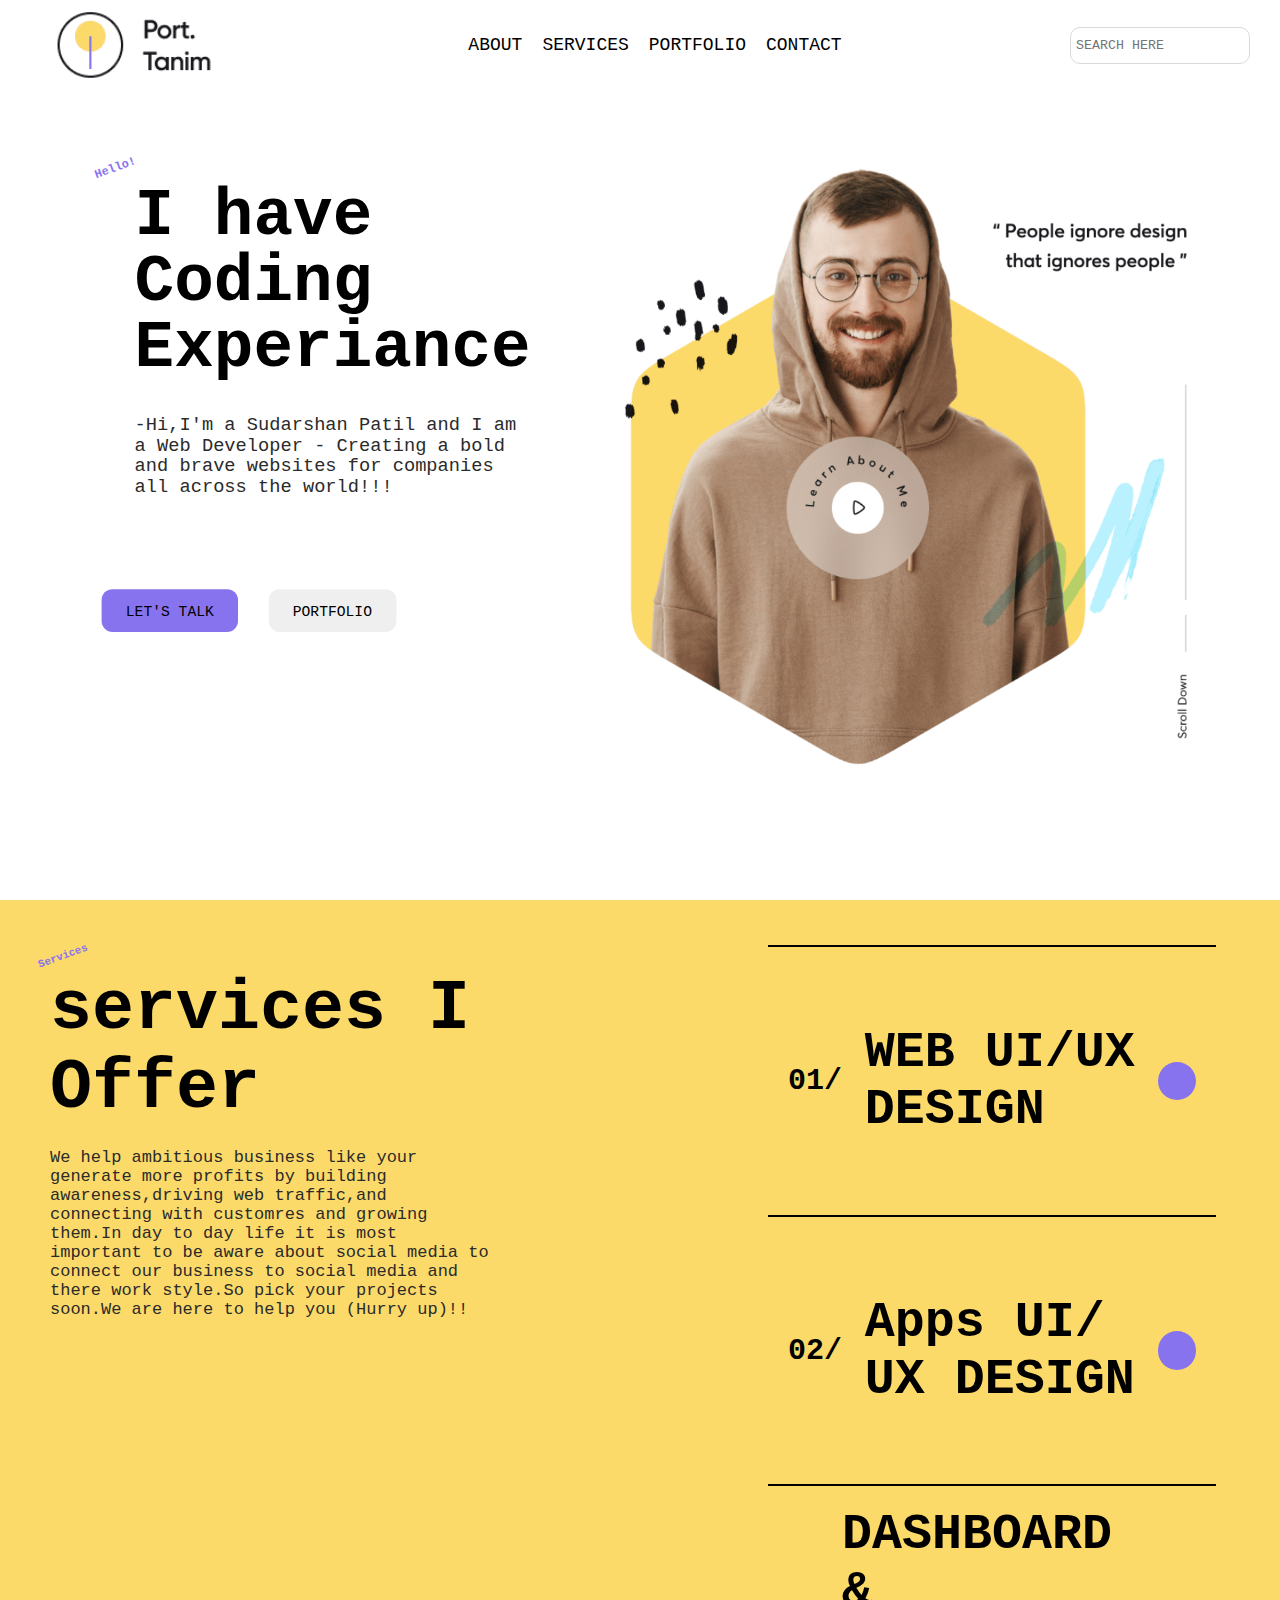
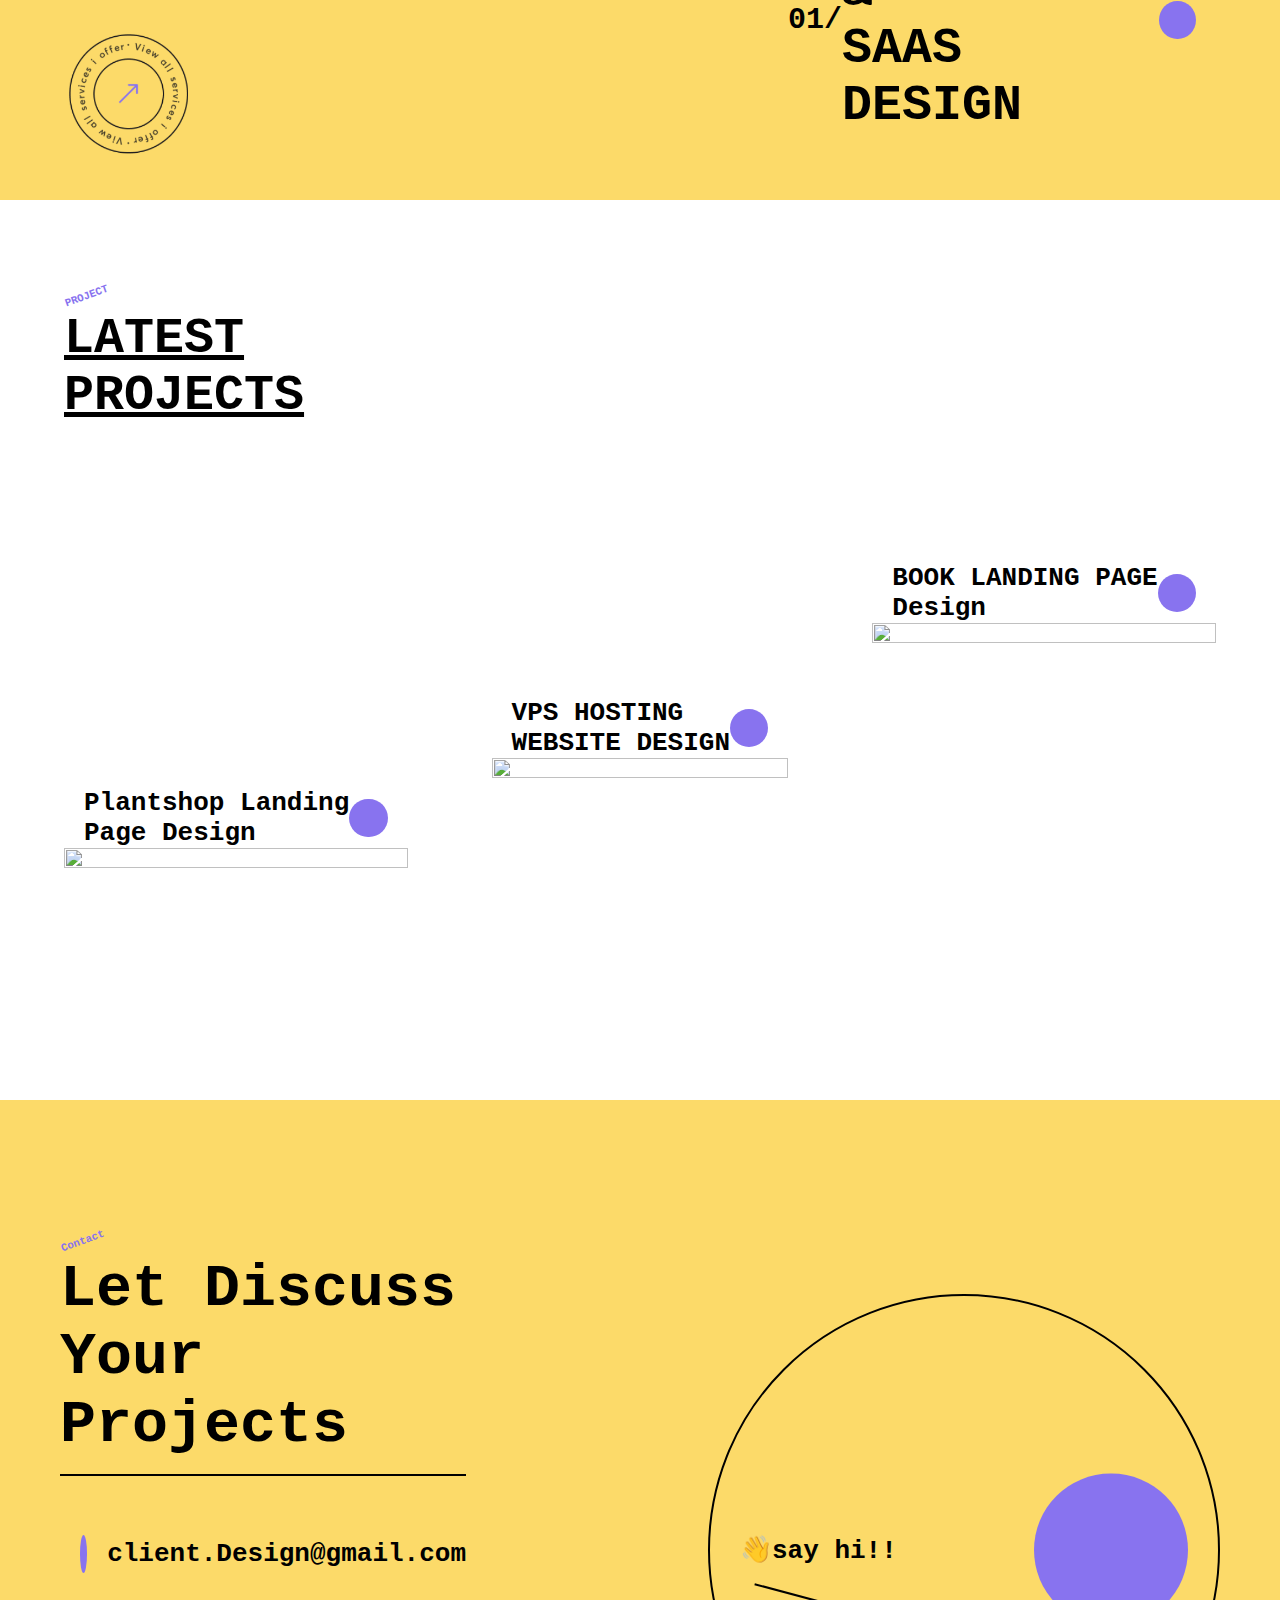
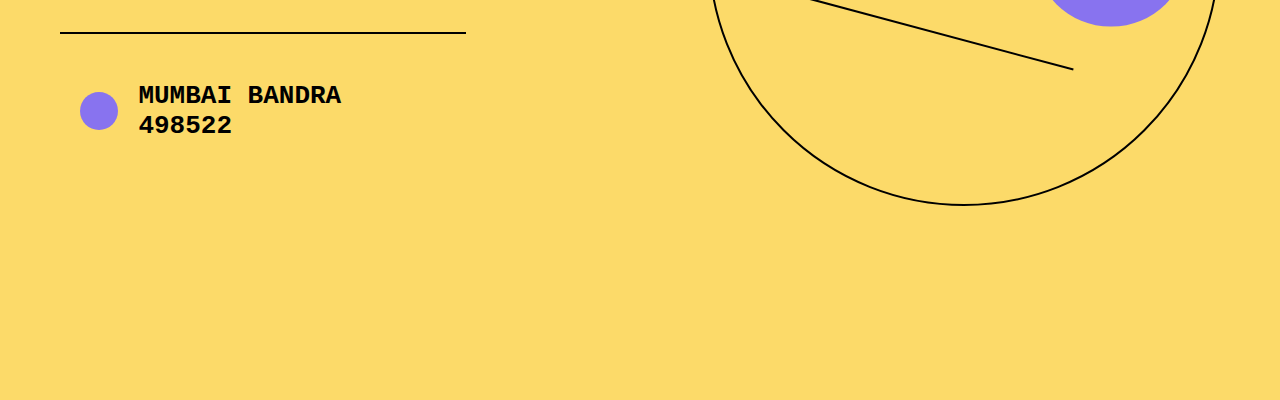
==== task2/index.html @ a5be58d2 "task 2 complete" ====
<!DOCTYPE html>
<html lang="en">
<head>
    <meta charset="UTF-8">
    <meta name="viewport" content="width=device-width, initial-scale=1.0">
    <title>PORTFOLIO CODSOFT</title>
    <link rel="stylesheet" href="style.css">
    <link href="https://cdn.jsdelivr.net/npm/remixicon@3.2.0/fonts/remixicon.css" rel="stylesheet">
</head>
<body>
    <div id="main">
        <div id="page">
            <div id="nav">
                <img src="./nav.png" alt="">
                <div id="center-nav">
                    <a href="#">ABOUT</a>
                    <a href="#">SERVICES</a>
                    <a href="#">PORTFOLIO</a>
                    <a href="#">CONTACT</a>
                </div>
                <input type="text" placeholder="search here">
            </div>
            <img src="./img.png" alt="">
            <div id="text">
                <h5>Hello!</h5>
                <h1>I have<br>Coding<br>Experiance</h1>
                <h4>-Hi,I'm a Sudarshan Patil and I am a Web Developer - Creating a bold and brave websites for companies all across the world!!!</h4>
                <div id="buttons">
                    <button id="b1" >LET'S TALK <i class="ri-telegram-line"></i></button>
                    <button id="b2" >PORTFOLIO <i class="ri-arrow-right-up-line"></i></button>
                </div>
            </div>
        </div>
        <div id="page1">
            <img src="./stamp.png" alt="">
            <div id="right">
                <div id="text1">
                    <h5>Services</h5>
                    <h1>services I <br>Offer</h1>
                    <h4>We help ambitious business like your generate more profits by building awareness,driving web traffic,and connecting with customres and growing them.In day to day life it is most important to be aware about social media to connect our business to social media and there work style.So pick your projects soon.We are here to help you (Hurry up)!!</h4>
                </div>
            </div>
            <div id="left">
                <div class="box">
                    <h4>01/</h4>
                    <h1>WEB UI/UX <br>DESIGN</h1>
                    <div class="circle"><i class="ri-arrow-right-up-line"></i></div>
    
                </div>
                <div class="box">
                    <h4>02/</h4>
                    <h1>Apps UI/ <br>UX DESIGN</h1>
                    <div class="circle"><i class="ri-arrow-right-up-line"></i></div>
                </div>
                <div class="box">
                    <h4>01/</h4>
                    <h1>DASHBOARD &<br> SAAS DESIGN</h1>
                    <div class="circle"><i class="ri-arrow-right-up-line"></i></div>
                </div>


            </div>
        </div>
        <div id="page2">
            <div id="text4">
                <h5>PROJECT</h5>
                <h1><u>LATEST</u> <br><u>PROJECTS</u></h1>
            </div>
            <div id="project">
            <div class="project p1">
                <div id="text3">
                    <h1>Plantshop Landing <br>Page Design</h1>
                    <div class="circle"><i class="ri-arrow-right-up-line"></i></div>
                </div>
                <div id="image">
                    <img src="https://images.unsplash.com/photo-1483058712412-4245e9b90334?ixlib=rb-4.0.3&ixid=MnwxMjA3fDB8MHxwaG90by1wYWdlfHx8fGVufDB8fHx8&auto=format&fit=crop&w=1170&q=80" alt="">
                </div>
            </div>
            <div class="project p2">
                <div id="text3">
                    <h1>VPS HOSTING <br>WEBSITE DESIGN </h1>
                    <div class="circle"><i class="ri-arrow-right-up-line"></i></div>
                </div>
                <div id="image">
                    <img src="https://images.unsplash.com/photo-1454165804606-c3d57bc86b40?ixlib=rb-4.0.3&ixid=MnwxMjA3fDB8MHxwaG90by1wYWdlfHx8fGVufDB8fHx8&auto=format&fit=crop&w=1170&q=80" alt="">
                </div>
            </div>
            <div class="project p3">
                <div id="text3">
                    <h1>BOOK LANDING PAGE <br>Design</h1>
                    <div class="circle"><i class="ri-arrow-right-up-line"></i></div>
                </div>
                <div id="image">
                    <img src="https://images.unsplash.com/photo-1516321318423-f06f85e504b3?ixlib=rb-4.0.3&ixid=MnwxMjA3fDB8MHxwaG90by1wYWdlfHx8fGVufDB8fHx8&auto=format&fit=crop&w=2070&q=80" alt="">
                </div>
            </div>

        </div>
    </div>
    <div id="page3">
        <div id="left1">
            <div id="text5">
                <h5>Contact</h5>
                <h1>Let Discuss<br>Your Projects</h1>

            </div>
            <div id="info">
            <div class="infos">
                <div class="circle i1"><i class="ri-message-2-line"></i></div>
                <h1>client.Design@gmail.com</h1>
            </div>
            <div class="infos">
                <div class="circle i1"><i class="ri-map-pin-4-line"></i></div>
                <h1>MUMBAI BANDRA <br> 498522 </h1>
            </div>
        </div>
    </div>
    <div id="right1">
        <div class="line l1">
            <h1>👋say hi!!</h1>
            <div class="circle c1"><i class="ri-arrow-right-up-line"></i></div>
        </div>
        <div class="line l2"></div>
    </div>
  </div>
</div>
</body>
</html>
---- task2/style.css ----
*{
    margin: 0%;
    padding: 0%;
    box-sizing: border-box;
    font-family: monospace;
}
html,body{
    height: 100%;
    width: 100%;
}
#main{
    position:relative;
    overflow: hidden;
}
#page{
    position: relative;
    height: 100vh;
    width: 100vw;
    background-color: #fff;
}
#page>img{
    position: absolute;
    right: 5%;
    top: 52%;
    transform: translateY(-50%);
    width: 50%;
}
#page>#nav{
    display: flex;
    align-items:center ;
    justify-content: space-between;
    padding: 0px 30px;
    position: absolute;
    z-index: 9;
    height: 10%;
    width: 100%;
}

#center-nav{
    display: flex;
    gap: 20px;
}
#center-nav>a{
    text-decoration: none;
    color: #000;
    font-weight: 500;
    font-size: 18px;
}
#nav>input{
    padding: 10px 5px;
    border-radius: 10px;
    border: 1px solid #dadada;
    text-transform: uppercase ;
}
#text{
    padding: 30px 50px;
    position: relative;
    top: 18%;
    left: 8%;
    height: 75%;
    width: 35%;
    scale: 1.1;
}
#text>h1{
    font-size: 60px;
    line-height: 1;
    margin-top: 20px;
}

#text>h4{
    margin-top: 30px;
    color: #2b2b2b;
    font-size: 17px;
    font-weight: 500;
}
#text>h5{
    color: #8873EF;
    transform: rotate(-20deg);
    position: absolute;
    left: 3%;
}
#buttons{
    position: absolute;
    left: 0%;
    bottom: 18%;
    height: 20%;
    width: 100%;
}
#buttons>button{
    padding: 10px 22px;
    border-radius: 10px;
    border: none;
    font-weight: 500;
}
#buttons>button>i{
    font-size: 17px;
}
#buttons>#b1{
    margin-left: 20px;
    background-color: #8873EF;
}
#buttons>#b2{
    margin-left: 20px;
}
#page1{
    position: relative;
    height: 100vh;
    width: 100vw;
    background-color: #FCDA69;
}
#page1>#left{
    position: absolute;
    right: 5%;
    height: 90%;
    top: 50%;
    transform: translateY(-50%);
    width: 35%;
}
#left>.box{
    display: flex;
    align-items: center;
    justify-content: space-between;
    padding: 0px 20px;
    height: 33.3%;
    width: 100%;
    border-top: 2px solid #000;
}
#left>.box>h4{
    font-size: 30px;
}
#left>.box>h1{
    font-size: 50px;
}
.circle{
    display: flex;
    align-items: center;
    justify-content: center;
    height: 3vw;
    width: 3vw;
    background-color: #8873EF;
    border-radius: 50%;
}
.circle>i{
    color: #fff;
    font-size: 25px;
}
#text1{
    margin: 50px 50px;
    height: 30%;
    width: 50%;
    position: absolute;
    z-index: 9;
}
#text1>h1{
    font-size: 70px;
    margin-top: 20px;
}
#text1>h4{
    font-size: 17px;
    color: #2b2b2b;
    font-weight: 500;
    width: 70%;
    margin-top: 20px;
}

#text1>h5{
    color: #8873EF;
    transform: rotate(-20deg);
    position: absolute;
    left: -2%;
}
#page1>img{
    position: absolute;
    bottom: 5%;
    left: 5%;
    width: 10%;
}
#page2{
    position: relative;
    height: 100vh;
    width: 100vw;
    background-color: #fff;
}

#project{
    display: flex;
    align-items: center;
    justify-content: space-between;
    height: 50%;
    width: 90%;
    position: absolute;
    left: 50%;
    transform: translateX(-50%);
    bottom: 5%;
}
.projects{
    border-top: 2px solid #000;
    height: 100%;
    width: 31%;
}
#text3{
    display: flex;
    align-items: center;
    justify-content: space-between;
    padding: 0px 20px;
    height: 30%;
    width: 100%;
}
#img{
    height: 70%;
    width: 100%;
}
#image>img{
    height: 100%;
    width: 100%;
    object-fit: cover;
}
.p2{
    position: relative;
    top: -20%;

}
.p3{
    position: relative;
    top: -50%;
}
#text4{
    position: absolute;
    top: 10%;
    left: 5%;
    height: 20%;
    width: 30%;
}
#text4>h1{
    margin-top: 20px;
    font-size: 50px;
}
#text4>h5{
    color: #8873EF;
    transform: rotate(-20deg);
    position: absolute;
    top: 0%;
    left: 0%;
}
#page3{
    display: flex;
    align-items: center;
    justify-content: space-between;
    padding: 0px 60px;
    position: relative;
    height: 100vh;
    width: 100vw;
    background-color: #FCDA69;
}
#left1{
    height: 70%;
    width: 35%;
}
#right1{
    position: relative;
    height: 40vw;
    width: 40vw;
    border-radius: 50%;
    border: 2px solid #000;
}
.line{
    position: absolute;
    top: 50%;
    transform: translateY(-50%);
    display: flex;
    align-items: center;
    justify-content: space-between;
    padding: 0px 30px;
    height: 10%;
    width: 100%;
}
.li{
    position: absolute;
    z-index: 99;
}
.l2{
    left: 10%;
    top: 47%;
    width: 65%;
    border-bottom: 2px solid #000;
    position: absolute;
    transform: rotate(15deg);
    transform-origin: left;

}

.c1{
    height: 12vw;
    width: 12vw;
}

.c1>i{
    font-size: 80px;
}
#text5{
    position: relative;
    height: 30%;
    width: 100%;
}
#text5>h1{
    padding-top: 20px;
    font-size: 60px;
}
#text5>h5{
    color: #8873EF;
    transform: rotate(-20deg);
    position: absolute;
    top: 0%;
    left: 0%;
}

#info{
    margin-top: 50px;
    height: 50%;
    width: 100%;

}
.infos{
    display: flex;
    align-items: center;
    gap: 20px;
    padding-left: 20px;
    height: 50%;
    width: 100%;
    border-top: 2px solid #000;
}

.li{
    background-color: #fff;
}
.li>i{
    color: #000;
}
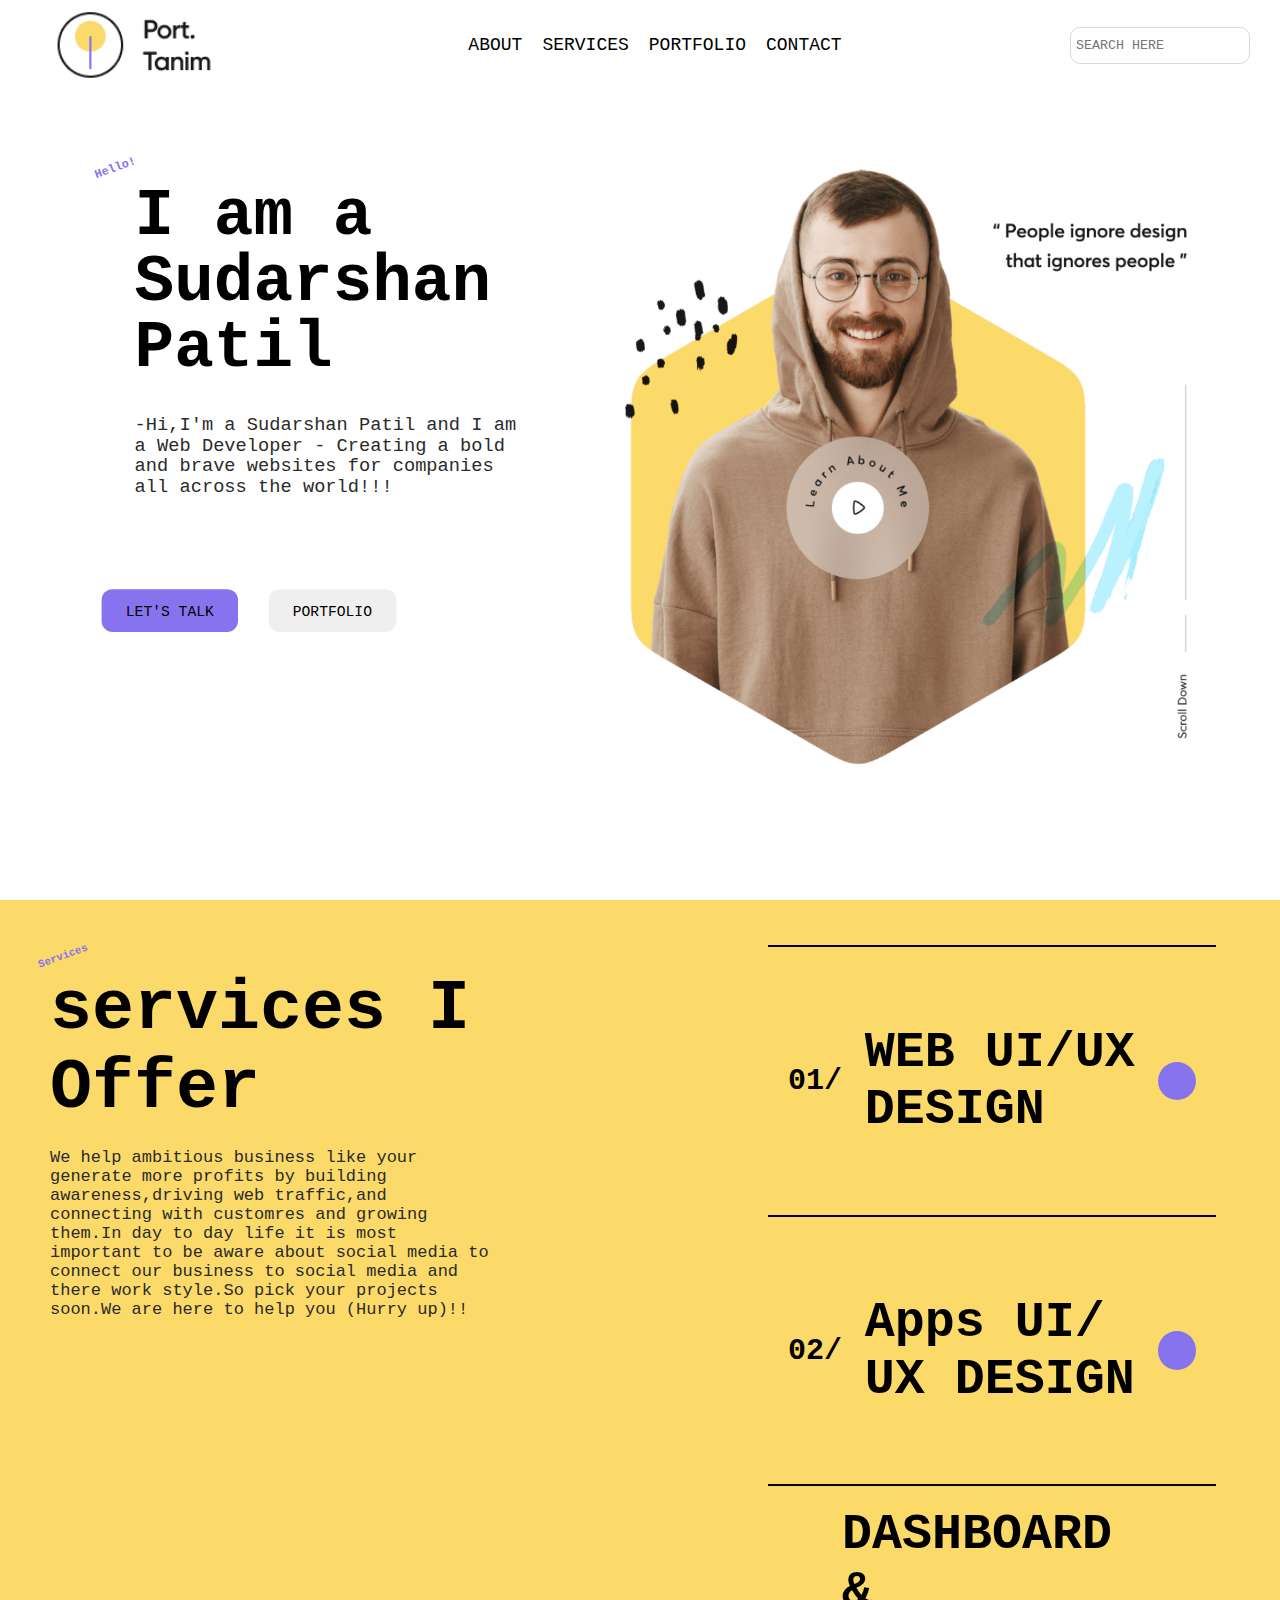
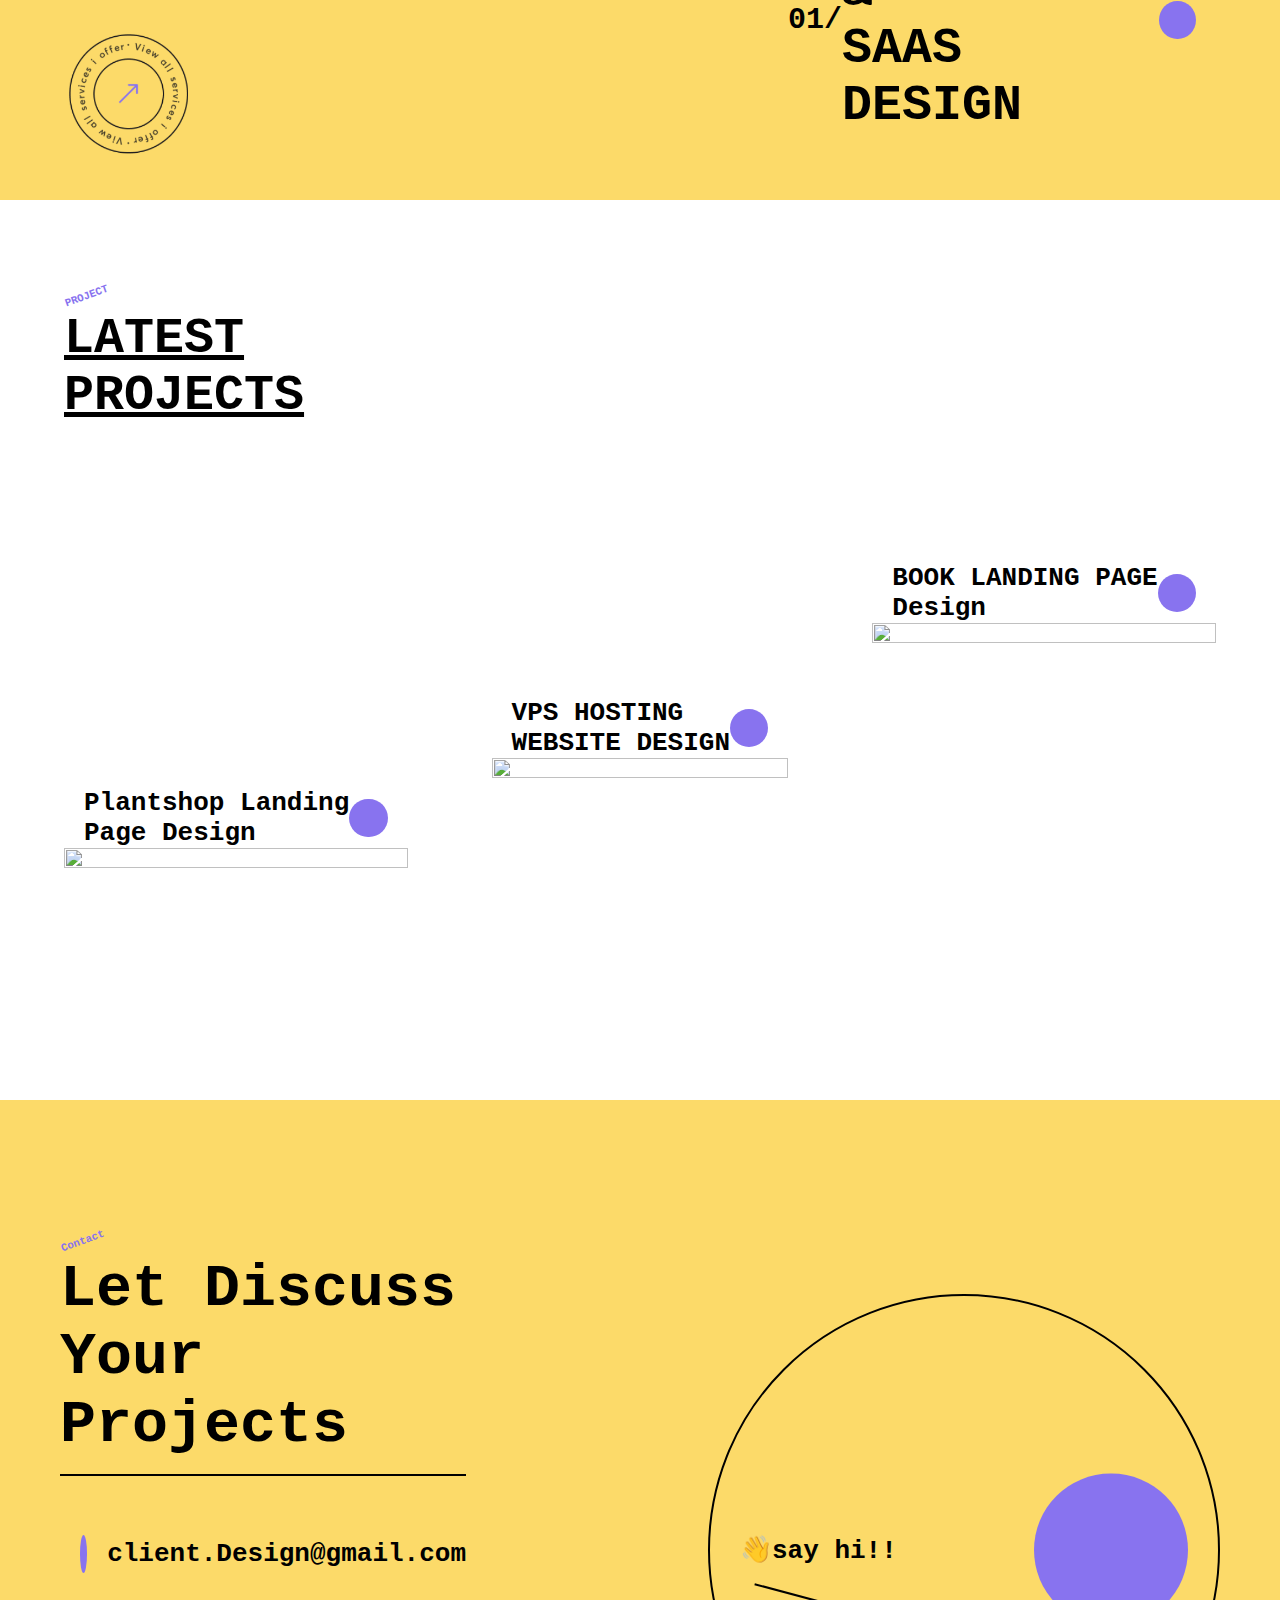
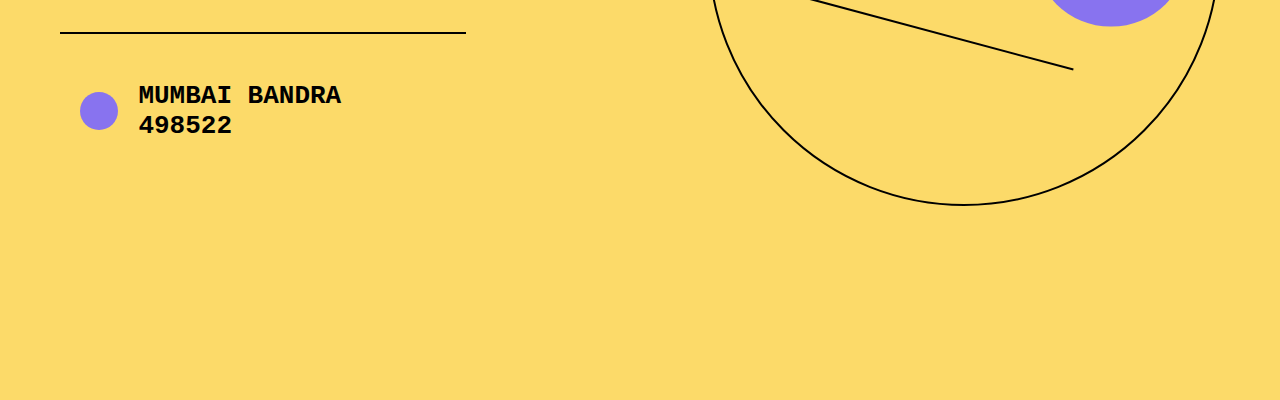
==== commit e9a4385d: "Completed All Task" ====
--- a/task2/index.html
+++ b/task2/index.html
@@ -23,7 +23,7 @@
             <img src="./img.png" alt="">
             <div id="text">
                 <h5>Hello!</h5>
-                <h1>I have<br>Coding<br>Experiance</h1>
+                <h1>I am a Sudarshan Patil</h1>
                 <h4>-Hi,I'm a Sudarshan Patil and I am a Web Developer - Creating a bold and brave websites for companies all across the world!!!</h4>
                 <div id="buttons">
                     <button id="b1" >LET'S TALK <i class="ri-telegram-line"></i></button>
--- a/task2/style.css
+++ b/task2/style.css
@@ -335,4 +335,4 @@
 }
 .li>i{
     color: #000;
-}+} 